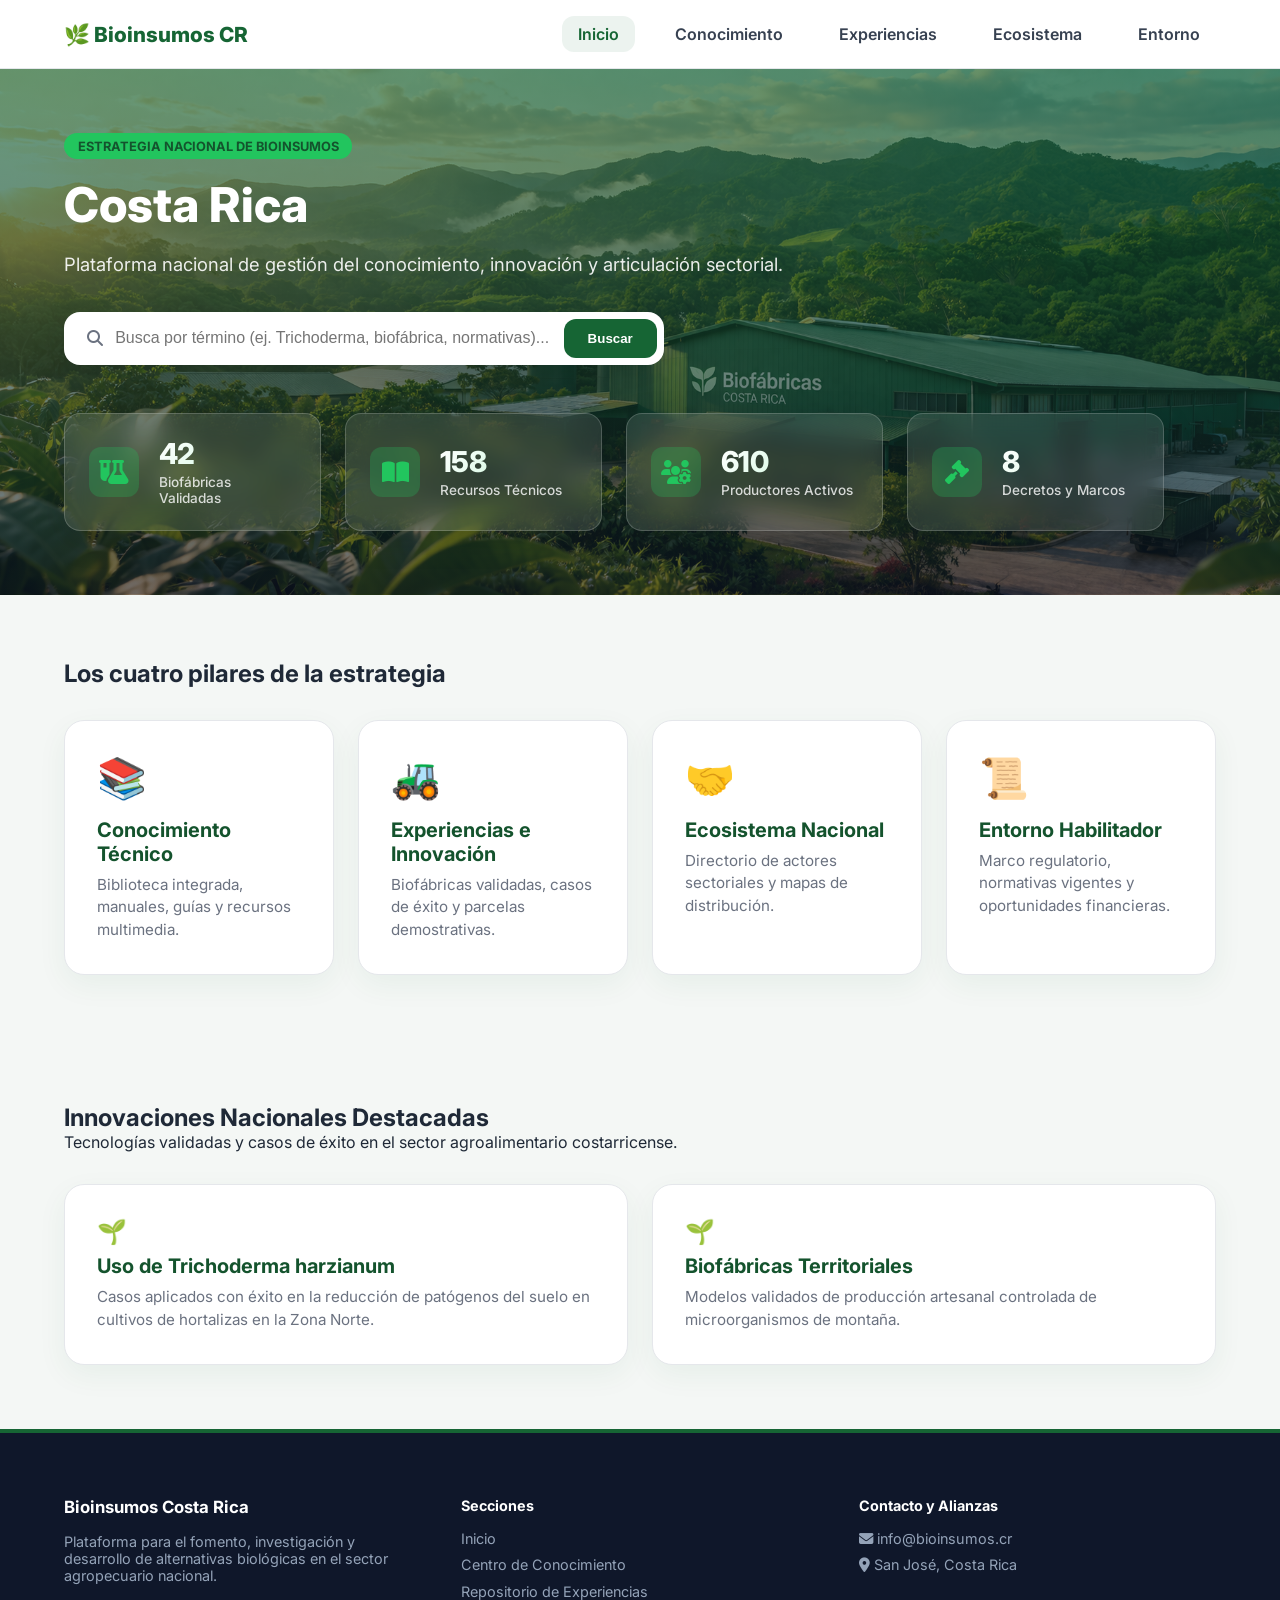
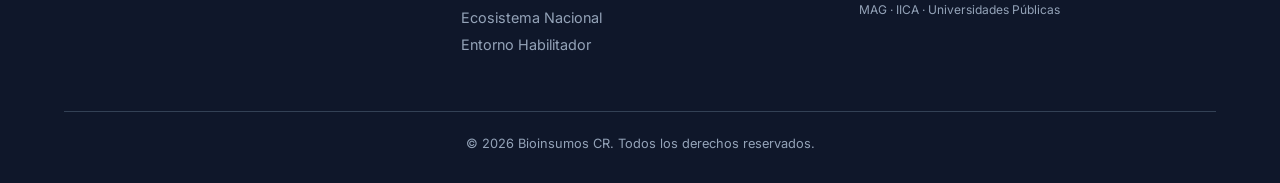
==== index.html @ 0cdfbd56 "index y arreglos varios" ====
<!DOCTYPE html>
<html lang="es">
<head>
  <meta charset="UTF-8">
  <meta name="viewport" content="width=device-width, initial-scale=1">
  <title>Bioinsumos Costa Rica</title>

  <link rel="preconnect" href="https://fonts.googleapis.com">
  <link rel="preconnect" href="https://fonts.gstatic.com" crossorigin>
  <link href="https://fonts.googleapis.com/css2?family=Inter:wght@400;500;600;700;800&display=swap" rel="stylesheet" />
  <link rel="stylesheet" href="https://cdnjs.cloudflare.com/ajax/libs/font-awesome/6.5.1/css/all.min.css" />
  
  <link rel="stylesheet" href="css/index.css">
  <script src="js/data.js"></script>
</head>
<body>

  <header class="topbar">
    <div class="logo-wrap">🌿 Bioinsumos CR</div>
    <button class="menu-toggle" id="menuToggle" aria-label="Abrir menú">
      <span></span><span></span><span></span>
    </button>
    <nav class="nav" id="mainNav">
      <a href="index.html" class="active">Inicio</a>
      <a href="conocimiento.html">Conocimiento</a>
      <a href="experiencias.html">Experiencias</a>
      <a href="ecosistema.html">Ecosistema</a>
      <a href="entorno.html">Entorno</a>
    </nav>
  </header>

  <main class="page-content">

    <section class="hero hero-home">
      <div class="hero-overlay">
        <div class="hero-content">
          <span class="hero-tag">Estrategia Nacional de Bioinsumos</span>
          <h1>Costa Rica</h1>
          <p>Plataforma nacional de gestión del conocimiento, innovación y articulación sectorial.</p>
          
          <div class="search-box-container">
            <div class="search-field">
              <i class="fa-solid fa-magnifying-glass search-icon"></i>
              <input type="text" id="globalSearchInput" placeholder="Busca por término (ej. Trichoderma, biofábrica, normativas)...">
              <button id="globalSearchBtn" class="primary-btn">Buscar</button>
            </div>
          </div>
        </div>

        <div id="heroStats" class="hero-stats"></div>
      </div>
    </section>

    <section id="searchResultsSection" class="search-results-section d-none container">
      <div class="search-results-header">
        <h2>Resultados de la búsqueda</h2>
        <button id="closeSearchBtn" class="secondary-btn">
          <i class="fa-solid fa-xmark"></i> Cerrar resultados
        </button>
      </div>
      <div class="search-results-grid" id="searchResultsGrid"></div>
    </section>

    <section class="pillar-preview container">
      <h2>Los cuatro pilares de la estrategia</h2>
      <div class="pillar-grid">
        <a href="conocimiento.html" class="pillar-card">
          <div class="pillar-icon">📚</div>
          <h3>Conocimiento Técnico</h3>
          <p>Biblioteca integrada, manuales, guías y recursos multimedia.</p>
        </a>
        <a href="experiencias.html" class="pillar-card">
          <div class="pillar-icon">🚜</div>
          <h3>Experiencias e Innovación</h3>
          <p>Biofábricas validadas, casos de éxito y parcelas demostrativas.</p>
        </a>
        <a href="ecosistema.html" class="pillar-card">
          <div class="pillar-icon">🤝</div>
          <h3>Ecosistema Nacional</h3>
          <p>Directorio de actores sectoriales y mapas de distribución.</p>
        </a>
        <a href="entorno.html" class="pillar-card">
          <div class="pillar-icon">📜</div>
          <h3>Entorno Habilitador</h3>
          <p>Marco regulatorio, normativas vigentes y oportunidades financieras.</p>
        </a>
      </div>
    </section>

    <section class="featured-innovations container">
      <div class="section-title-wrap">
        <h2>Innovaciones Nacionales Destacadas</h2>
        <p>Tecnologías validadas y casos de éxito en el sector agroalimentario costarricense.</p>
      </div>
      <div class="innovations-grid" id="featuredInnovationsGrid"></div>
    </section>

  </main>

  <footer class="main-footer">
    <div class="footer-grid">
      <div class="footer-brand">
        <h3>Bioinsumos Costa Rica</h3>
        <p>Plataforma para el fomento, investigación y desarrollo de alternativas biológicas en el sector agropecuario nacional.</p>
      </div>
      <div class="footer-links">
        <h4>Secciones</h4>
        <ul>
          <li><a href="index.html">Inicio</a></li>
          <li><a href="conocimiento.html">Centro de Conocimiento</a></li>
          <li><a href="experiencias.html">Repositorio de Experiencias</a></li>
          <li><a href="ecosistema.html">Ecosistema Nacional</a></li>
          <li><a href="entorno.html">Entorno Habilitador</a></li>
        </ul>
      </div>
      <div class="footer-links">
        <h4>Contacto y Alianzas</h4>
        <ul>
          <li><i class="fa-solid fa-envelope"></i> info@bioinsumos.cr</li>
          <li><i class="fa-solid fa-location-dot"></i> San José, Costa Rica</li>
          <li><br><small>MAG · IICA · Universidades Públicas</small></li>
        </ul>
      </div>
    </div>
    <div class="footer-bottom">
      <p>&copy; 2026 Bioinsumos CR. Todos los derechos reservados.</p>
    </div>
  </footer>

  <script src="js/index.js"></script>
</body>
</html>
---- css/index.css ----
/* =========================================================
   VARIABLES GLOBALES Y CONFIGURACIÓN BASE
========================================================= */
:root {
  --primary: #166534;        
  --primary-dark: #14532d;   
  --accent: #22c55e;         
  --success: #15803d;
  --bg: #f4f7f5;             
  --surface: #ffffff;
  --surface-2: #f8fafc;
  --text: #1f2937;           
  --muted: #6b7280;          
  --border: #e5e7eb;
  --shadow: 0 10px 30px rgba(22, 101, 52, 0.06);
}

* {
  box-sizing: border-box;
  margin: 0;
  padding: 0;
}

body {
  font-family: 'Inter', sans-serif;
  background: var(--bg);
  color: var(--text);
  display: flex;
  flex-direction: column;
  min-height: 100vh;
}

.container {
  max-width: 1200px;
  width: 90%;
  margin: 0 auto;
  padding: 4rem 0;
}

.d-none { display: none !important; }

/* =========================================================
   HEADER / TOPBAR RESPONSIVO
========================================================= */
.topbar {
  position: sticky;
  top: 0;
  z-index: 2000;
  background: rgba(255, 255, 255, 0.95);
  backdrop-filter: blur(12px);
  display: flex;
  justify-content: space-between;
  align-items: center;
  padding: 1rem 5%;
  border-bottom: 1px solid var(--border);
}

.logo-wrap {
  font-size: 1.3rem;
  font-weight: 800;
  color: var(--primary);
}

.nav { 
  display: flex; 
  gap: 1.5rem; 
}

.nav a {
  text-decoration: none;
  color: #374151;
  font-weight: 600;
  padding: 0.5rem 1rem;
  border-radius: 12px;
  transition: .25s ease;
}

.nav a:hover, .nav a.active {
  color: var(--primary);
  background: rgba(22, 101, 52, 0.08);
}

/* Menú Hamburguesa Móvil */
.menu-toggle {
  display: none;
  flex-direction: column;
  gap: 4px;
  background: none;
  border: none;
  cursor: pointer;
}

.menu-toggle span { 
  width: 22px; 
  height: 3px; 
  background: var(--primary); 
  border-radius: 2px; 
}

/* =========================================================
   HERO SECCIÓN HOME
========================================================= */
.hero-home {
  background: linear-gradient(rgba(22, 101, 52, 0.65), rgba(15, 23, 42, 0.6)), url("../assets/images/hero.png");
  background-size: cover;
  background-position: center;
  min-height: 55vh;
  display: flex;
  align-items: center;
  color: white;
  position: relative;
}

.hero-overlay {
  width: 100%;
  padding: 4rem 5%;
}

.hero-content {
  max-width: 750px;
}

.hero-tag {
  display: inline-block;
  background: var(--accent);
  color: var(--primary-dark);
  font-weight: 700;
  font-size: 0.8rem;
  padding: 0.35rem 0.85rem;
  border-radius: 100px;
  text-transform: uppercase;
  margin-bottom: 1rem;
}

.hero-content h1 {
  font-size: 3rem;
  font-weight: 800;
  margin-bottom: 1rem;
}

.hero-content p {
  font-size: 1.15rem;
  line-height: 1.6;
  margin-bottom: 2rem;
  color: rgba(255, 255, 255, 0.9);
}

/* Buscador Flotante */
.search-box-container {
  background: var(--surface);
  padding: 0.45rem;
  border-radius: 16px;
  box-shadow: 0 15px 35px rgba(0,0,0,0.15);
  max-width: 600px;
}

.search-field {
  display: flex;
  align-items: center;
  gap: 0.75rem;
}

.search-icon {
  color: var(--muted);
  padding-left: 1rem;
}

.search-field input {
  flex: 1;
  border: none;
  outline: none;
  font-size: 1rem;
  color: var(--text);
  background: transparent;
}

.primary-btn {
  background: var(--primary);
  color: white;
  border: none;
  padding: 0.75rem 1.5rem;
  border-radius: 12px;
  font-weight: 600;
  cursor: pointer;
  transition: background 0.2s;
}

.primary-btn:hover { background: var(--primary-dark); }

/* =========================================================
   GRILLA DE PILARES Y RECURSOS
========================================================= */
.pillar-grid, .innovations-grid {
  display: grid;
  grid-template-columns: repeat(auto-fit, minmax(260px, 1fr));
  gap: 1.5rem;
  margin-top: 2rem;
}

.pillar-card {
  background: var(--surface);
  border: 1px solid var(--border);
  border-radius: 20px;
  padding: 2rem;
  text-decoration: none;
  color: inherit;
  box-shadow: var(--shadow);
  transition: transform 0.25s, border-color 0.25s;
}

.pillar-card:hover {
  transform: translateY(-5px);
  border-color: var(--accent);
}

.pillar-icon {
  font-size: 2.5rem;
  margin-bottom: 1rem;
}

.pillar-card h3 {
  font-size: 1.25rem;
  color: var(--primary-dark);
  margin-bottom: 0.5rem;
}

.pillar-card p {
  font-size: 0.95rem;
  color: var(--muted);
  line-height: 1.5;
}

/* =========================================================
   FOOTER INSTITUCIONAL OSCURO
========================================================= */
.main-footer {
  background: #0f172a;
  color: #94a3b8;
  padding: 4rem 5% 2rem;
  font-size: 0.9rem;
  border-top: 4px solid var(--primary);
  margin-top: auto;
}

.footer-grid {
  display: grid;
  grid-template-columns: repeat(auto-fit, minmax(240px, 1fr));
  gap: 2.5rem;
  margin-bottom: 3rem;
}

.footer-brand h3, .footer-links h4 {
  color: white;
  margin-bottom: 1rem;
}

.footer-links ul {
  list-style: none;
}

.footer-links ul li {
  margin-bottom: 0.6rem;
}

.footer-links ul li a {
  color: #94a3b8;
  text-decoration: none;
  transition: color 0.2s;
}

.footer-links ul li a:hover { color: var(--accent); }

.footer-bottom {
  border-top: 1px solid #334155;
  padding-top: 1.5rem;
  text-align: center;
  font-size: 0.8rem;
}

/* =========================================================
   RESPONSIVE DESIGN (MEDIA QUERIES)
========================================================= */
@media (max-width: 768px) {
  .menu-toggle { display: flex; }
  
  .nav {
    display: none;
    position: absolute;
    top: 100%; left: 0; right: 0;
    background: white;
    flex-direction: column;
    padding: 1.5rem 5%;
    border-bottom: 1px solid var(--border);
    box-shadow: 0 10px 15px rgba(0,0,0,0.05);
  }
  
  .nav.open { display: flex; }
  
  .hero-content h1 { font-size: 2.2rem; }
}

/* =========================================================
   COMPONENTE: KPIs Y ESTADÍSTICAS DINÁMICAS (ESTILO AGROIDEAS)
========================================================= */
.hero-stats {
  display: grid;
  grid-template-columns: repeat(auto-fit, minmax(200px, 1fr));
  gap: 1.5rem;
  margin-top: 3rem;
  width: 100%;
  max-width: 1100px;
}

.metric-card {
  background: rgba(255, 255, 255, 0.1);
  backdrop-filter: blur(12px);
  -webkit-backdrop-filter: blur(12px);
  border: 1px solid rgba(255, 255, 255, 0.18);
  padding: 1.5rem;
  border-radius: 16px;
  display: flex;
  align-items: center;
  gap: 1.25rem;
  color: white;
  box-shadow: 0 8px 32px 0 rgba(0, 0, 0, 0.15);
  
  /* Estado inicial para la animación de entrada */
  opacity: 0;
  transform: translateY(30px);
  animation: slideInUp 0.6s cubic-bezier(0.16, 1, 0.3, 1) forwards;
  /* El delay se inyecta dinámicamente desde JS por cada tarjeta */
  animation-delay: var(--card-delay, 0s);
  
  transition: transform 0.3s ease, background 0.3s ease, box-shadow 0.3s ease;
}

.metric-card:hover {
  transform: translateY(-5px);
  background: rgba(255, 255, 255, 0.16);
  box-shadow: 0 12px 40px 0 rgba(22, 101, 52, 0.25);
  border-color: rgba(255, 255, 255, 0.3);
}

.metric-icon-wrap {
  width: 50px;
  height: 50px;
  background: rgba(34, 197, 94, 0.25); /* Tinte verde accent */
  border-radius: 12px;
  display: flex;
  align-items: center;
  justify-content: center;
  font-size: 1.5rem;
  color: var(--accent);
  flex-shrink: 0;
}

.metric-info {
  display: flex;
  flex-direction: column;
}

.metric-number {
  font-size: 1.8rem;
  font-weight: 800;
  line-height: 1.1;
  letter-spacing: -0.02em;
  background: linear-gradient(135deg, #ffffff, #bbf7d0);
  -webkit-background-clip: text;
  -webkit-text-fill-color: transparent;
}

.metric-label {
  font-size: 0.85rem;
  font-weight: 500;
  color: rgba(255, 255, 255, 0.8);
  margin-top: 0.25rem;
}

/* Keyframes de animación fluida */
@keyframes slideInUp {
  0% {
    opacity: 0;
    transform: translateY(30px);
  }
  100% {
    opacity: 1;
    transform: translateY(0);
  }
}
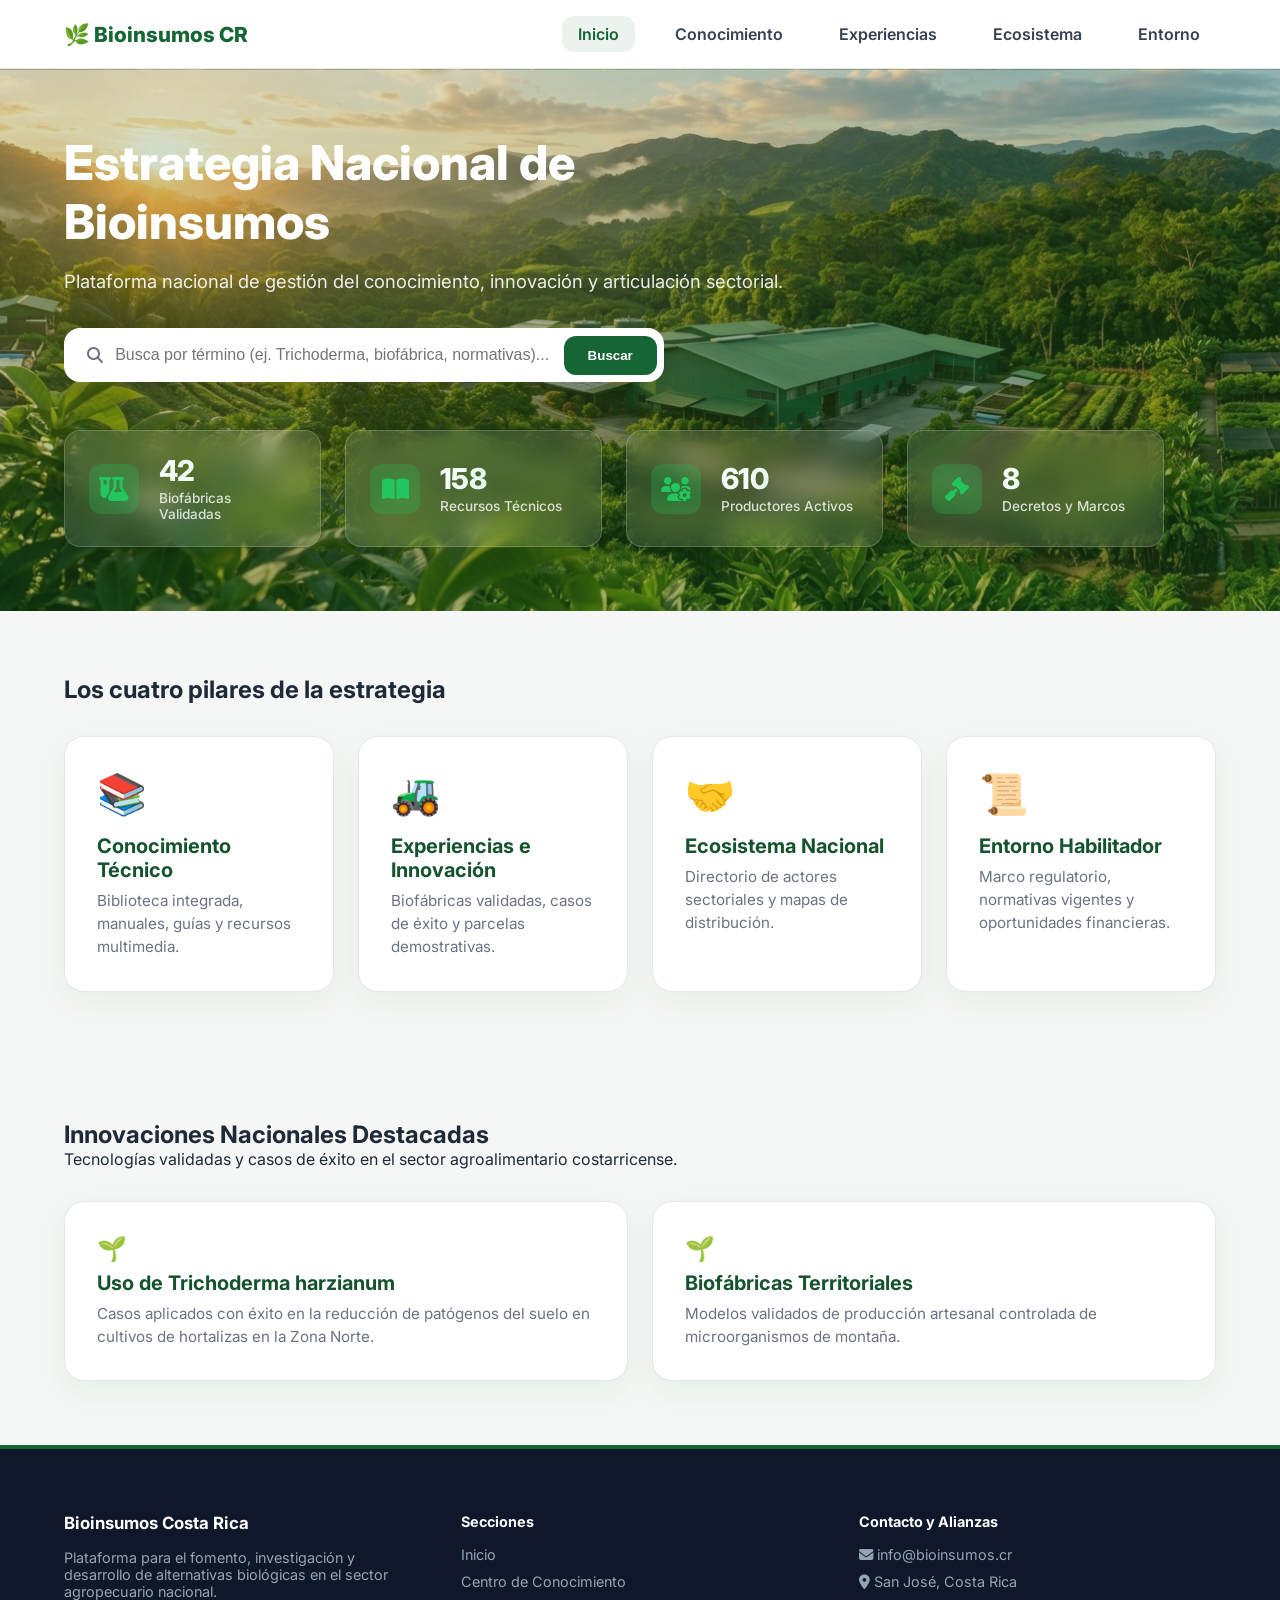
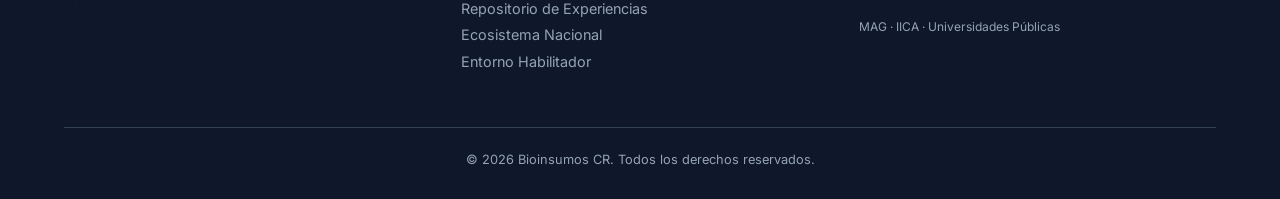
==== commit 96452ff7: "mejorando hero" ====
--- a/index.html
+++ b/index.html
@@ -34,8 +34,8 @@
     <section class="hero hero-home">
       <div class="hero-overlay">
         <div class="hero-content">
-          <span class="hero-tag">Estrategia Nacional de Bioinsumos</span>
-          <h1>Costa Rica</h1>
+          
+          <h1>Estrategia Nacional de Bioinsumos</h1>
           <p>Plataforma nacional de gestión del conocimiento, innovación y articulación sectorial.</p>
           
           <div class="search-box-container">
--- a/css/index.css
+++ b/css/index.css
@@ -101,7 +101,7 @@
    HERO SECCIÓN HOME
 ========================================================= */
 .hero-home {
-  background: linear-gradient(rgba(22, 101, 52, 0.65), rgba(15, 23, 42, 0.6)), url("../assets/images/hero.png");
+  background: linear-gradient(rgba(94, 119, 35, 0.2), rgba(29, 100, 30, 0.4)), url("../assets/images/hero.png");
   background-size: cover;
   background-position: center;
   min-height: 55vh;
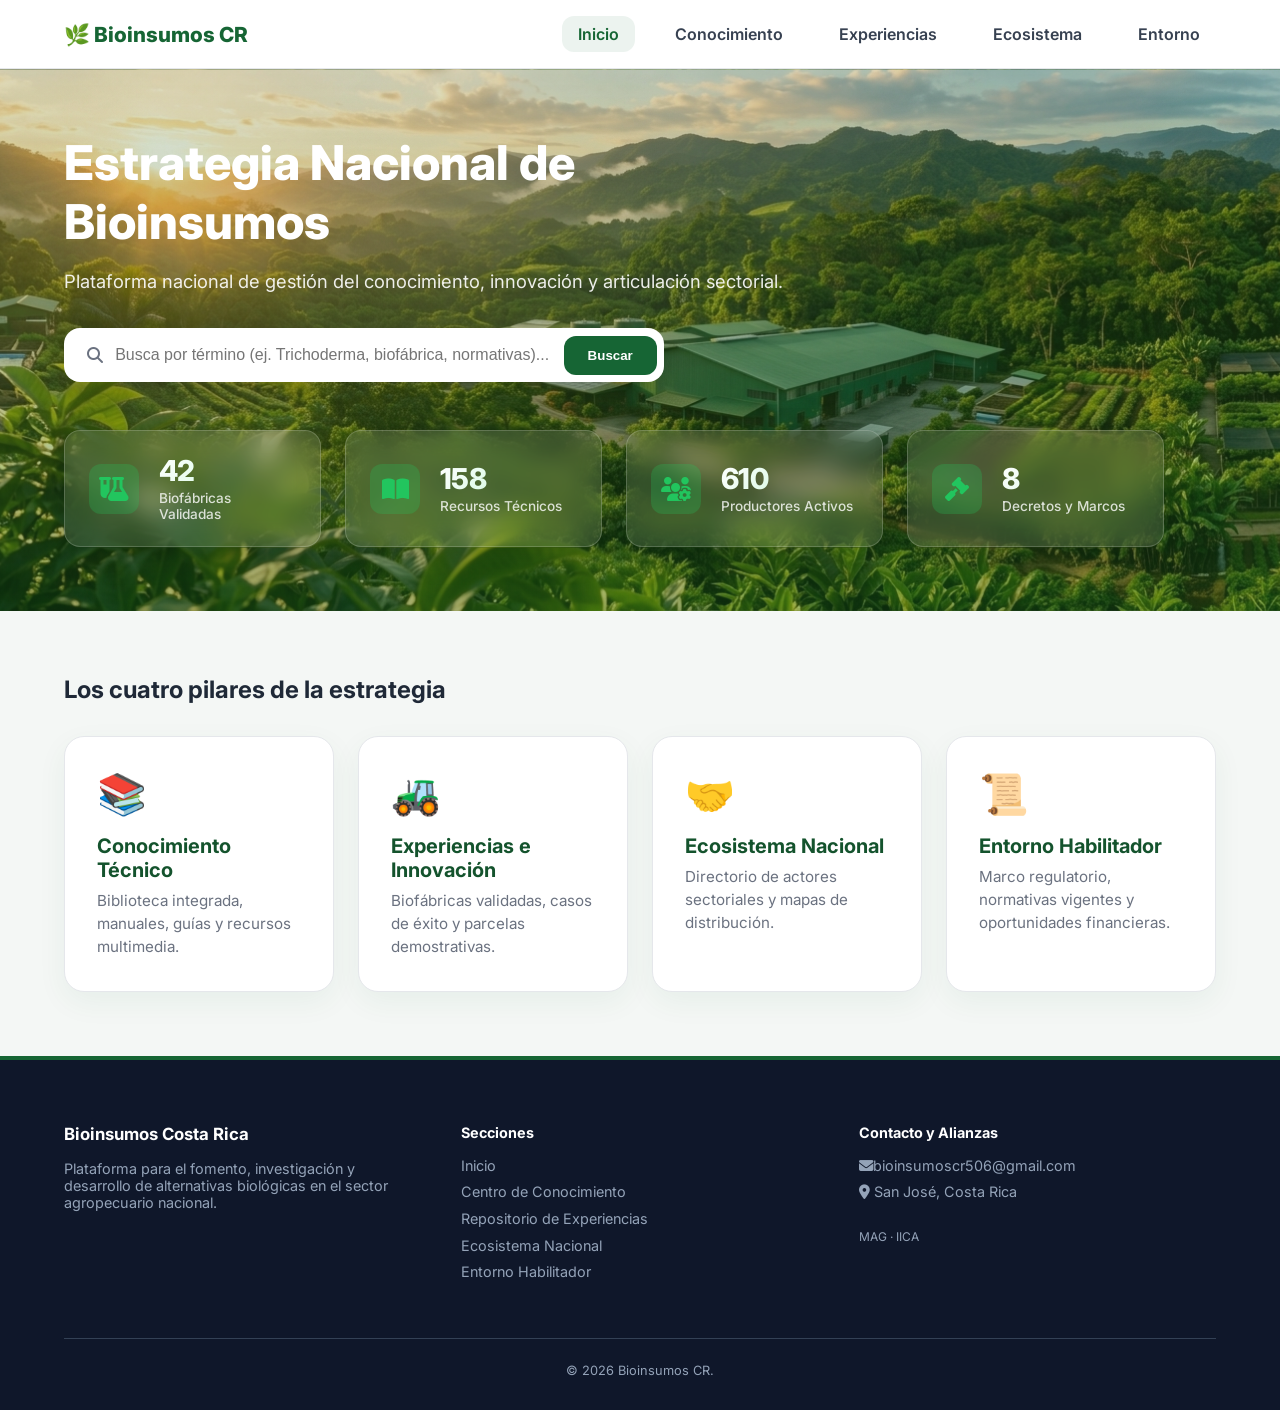
==== commit b0c83a11: "arreglo en el footer y en la pestaña de experiencias" ====
--- a/index.html
+++ b/index.html
@@ -87,13 +87,7 @@
       </div>
     </section>
 
-    <section class="featured-innovations container">
-      <div class="section-title-wrap">
-        <h2>Innovaciones Nacionales Destacadas</h2>
-        <p>Tecnologías validadas y casos de éxito en el sector agroalimentario costarricense.</p>
-      </div>
-      <div class="innovations-grid" id="featuredInnovationsGrid"></div>
-    </section>
+
 
   </main>
 
@@ -116,14 +110,14 @@
       <div class="footer-links">
         <h4>Contacto y Alianzas</h4>
         <ul>
-          <li><i class="fa-solid fa-envelope"></i> info@bioinsumos.cr</li>
+          <li><i class="fa-solid fa-envelope"></i>bioinsumoscr506@gmail.com</li>
           <li><i class="fa-solid fa-location-dot"></i> San José, Costa Rica</li>
-          <li><br><small>MAG · IICA · Universidades Públicas</small></li>
+          <li><br><small>MAG · IICA</small></li>
         </ul>
       </div>
     </div>
     <div class="footer-bottom">
-      <p>&copy; 2026 Bioinsumos CR. Todos los derechos reservados.</p>
+      <p>&copy; 2026 Bioinsumos CR.</p>
     </div>
   </footer>
 
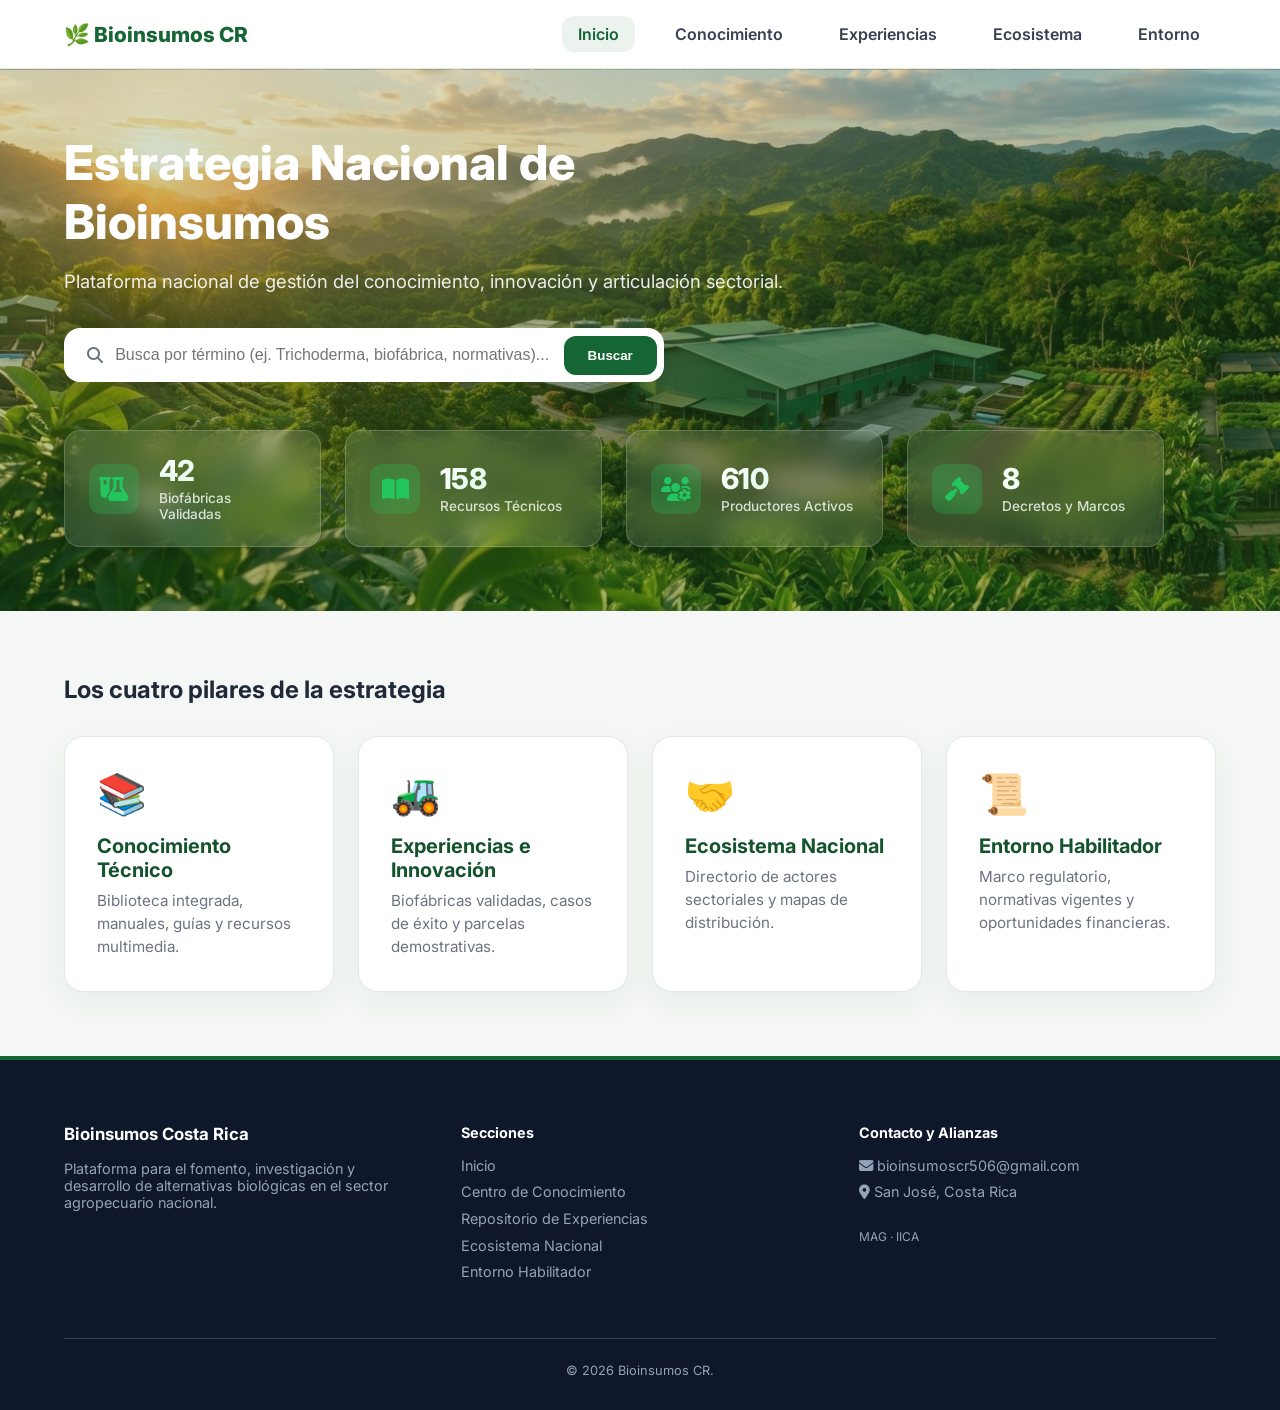
==== commit d30013a6: "arreglo ligero de la abarra de menú y footer" ====
--- a/index.html
+++ b/index.html
@@ -110,7 +110,7 @@
       <div class="footer-links">
         <h4>Contacto y Alianzas</h4>
         <ul>
-          <li><i class="fa-solid fa-envelope"></i>bioinsumoscr506@gmail.com</li>
+          <li><i class="fa-solid fa-envelope"></i> bioinsumoscr506@gmail.com</li>
           <li><i class="fa-solid fa-location-dot"></i> San José, Costa Rica</li>
           <li><br><small>MAG · IICA</small></li>
         </ul>
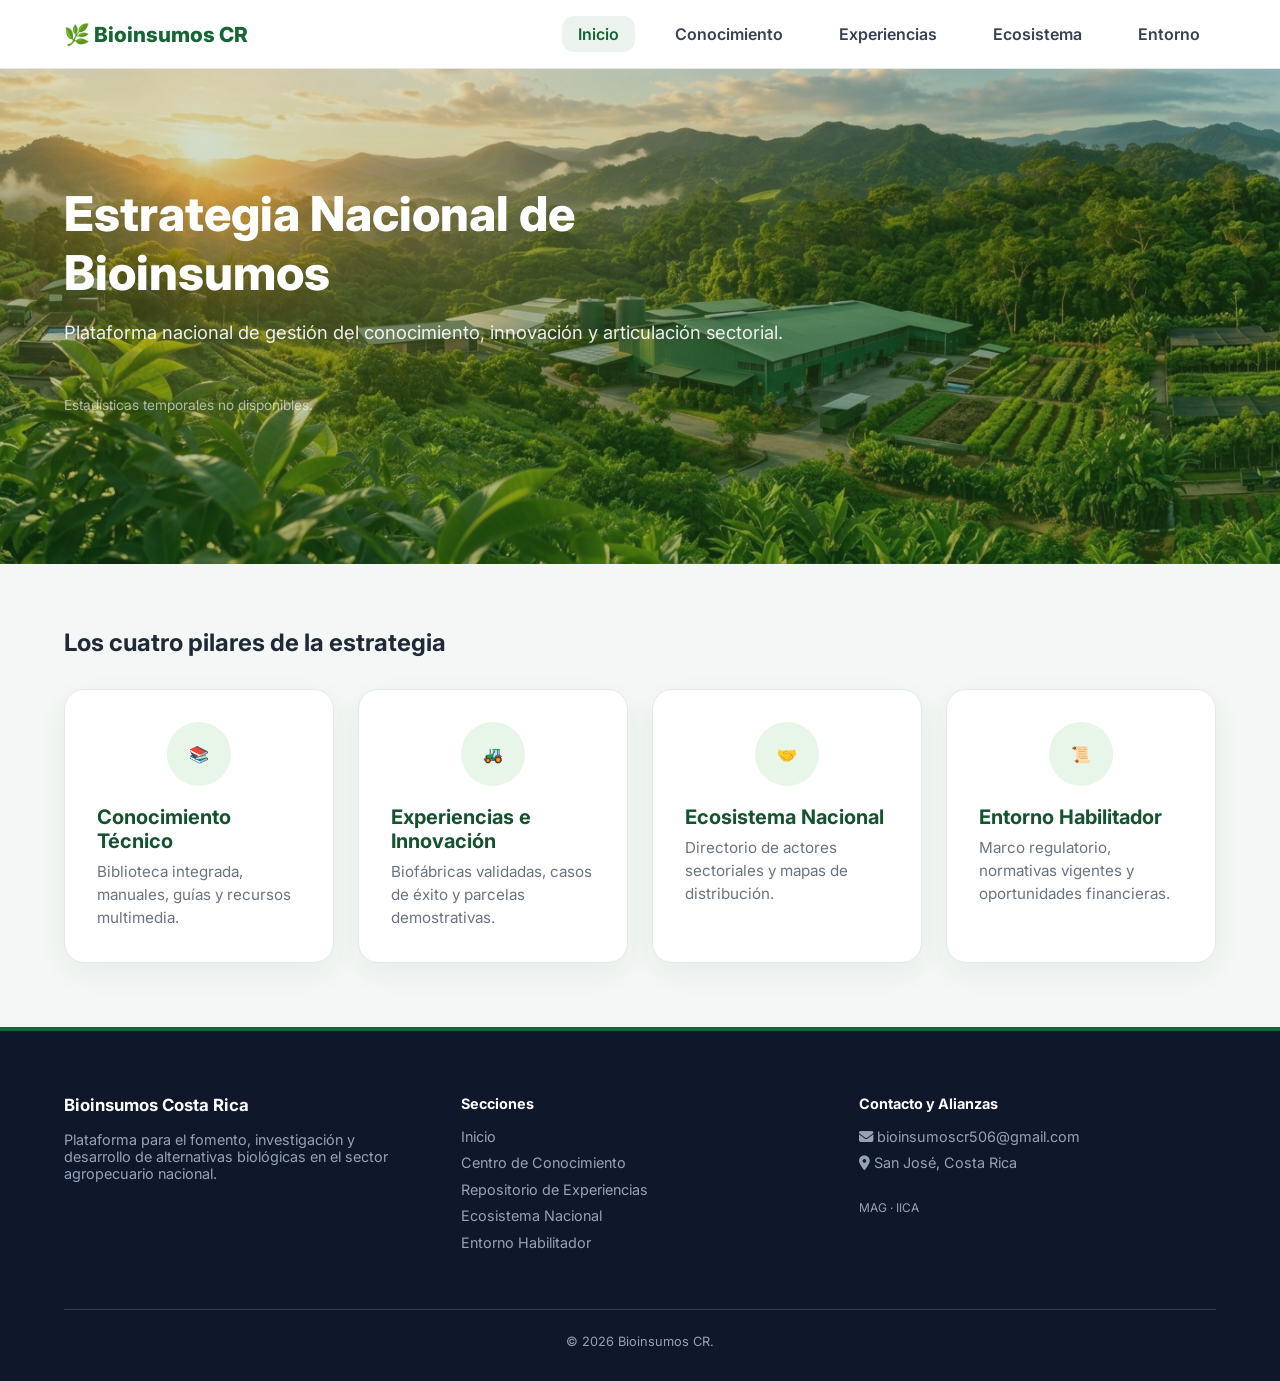
==== commit 21bd7839: "se mejora iconos del index" ====
--- a/index.html
+++ b/index.html
@@ -38,14 +38,14 @@
           <h1>Estrategia Nacional de Bioinsumos</h1>
           <p>Plataforma nacional de gestión del conocimiento, innovación y articulación sectorial.</p>
           
-          <div class="search-box-container">
+          <!-- <div class="search-box-container">
             <div class="search-field">
               <i class="fa-solid fa-magnifying-glass search-icon"></i>
               <input type="text" id="globalSearchInput" placeholder="Busca por término (ej. Trichoderma, biofábrica, normativas)...">
               <button id="globalSearchBtn" class="primary-btn">Buscar</button>
             </div>
           </div>
-        </div>
+        </div> -->
 
         <div id="heroStats" class="hero-stats"></div>
       </div>
--- a/css/index.css
+++ b/css/index.css
@@ -145,6 +145,20 @@
   color: rgba(255, 255, 255, 0.9);
 }
 
+.pillar-icon {
+  width: 64px;
+  height: 64px;
+  background-color: #e8f5e9; /* Un verde orgánico sumamente claro y sutil */
+  border-radius: 50%;
+  margin: 0 auto 1.2rem;
+  color: #1b5e20; /* Verde oscuro profesional */
+  display: flex;
+  align-items: center;
+  justify-content: center;
+  padding: 14px; /* Espacio para que el icono respire dentro del círculo */
+  box-sizing: border-box;
+}
+
 /* Buscador Flotante */
 .search-box-container {
   background: var(--surface);
@@ -213,10 +227,10 @@
   border-color: var(--accent);
 }
 
-.pillar-icon {
+/* .pillar-icon {
   font-size: 2.5rem;
   margin-bottom: 1rem;
-}
+} */
 
 .pillar-card h3 {
   font-size: 1.25rem;
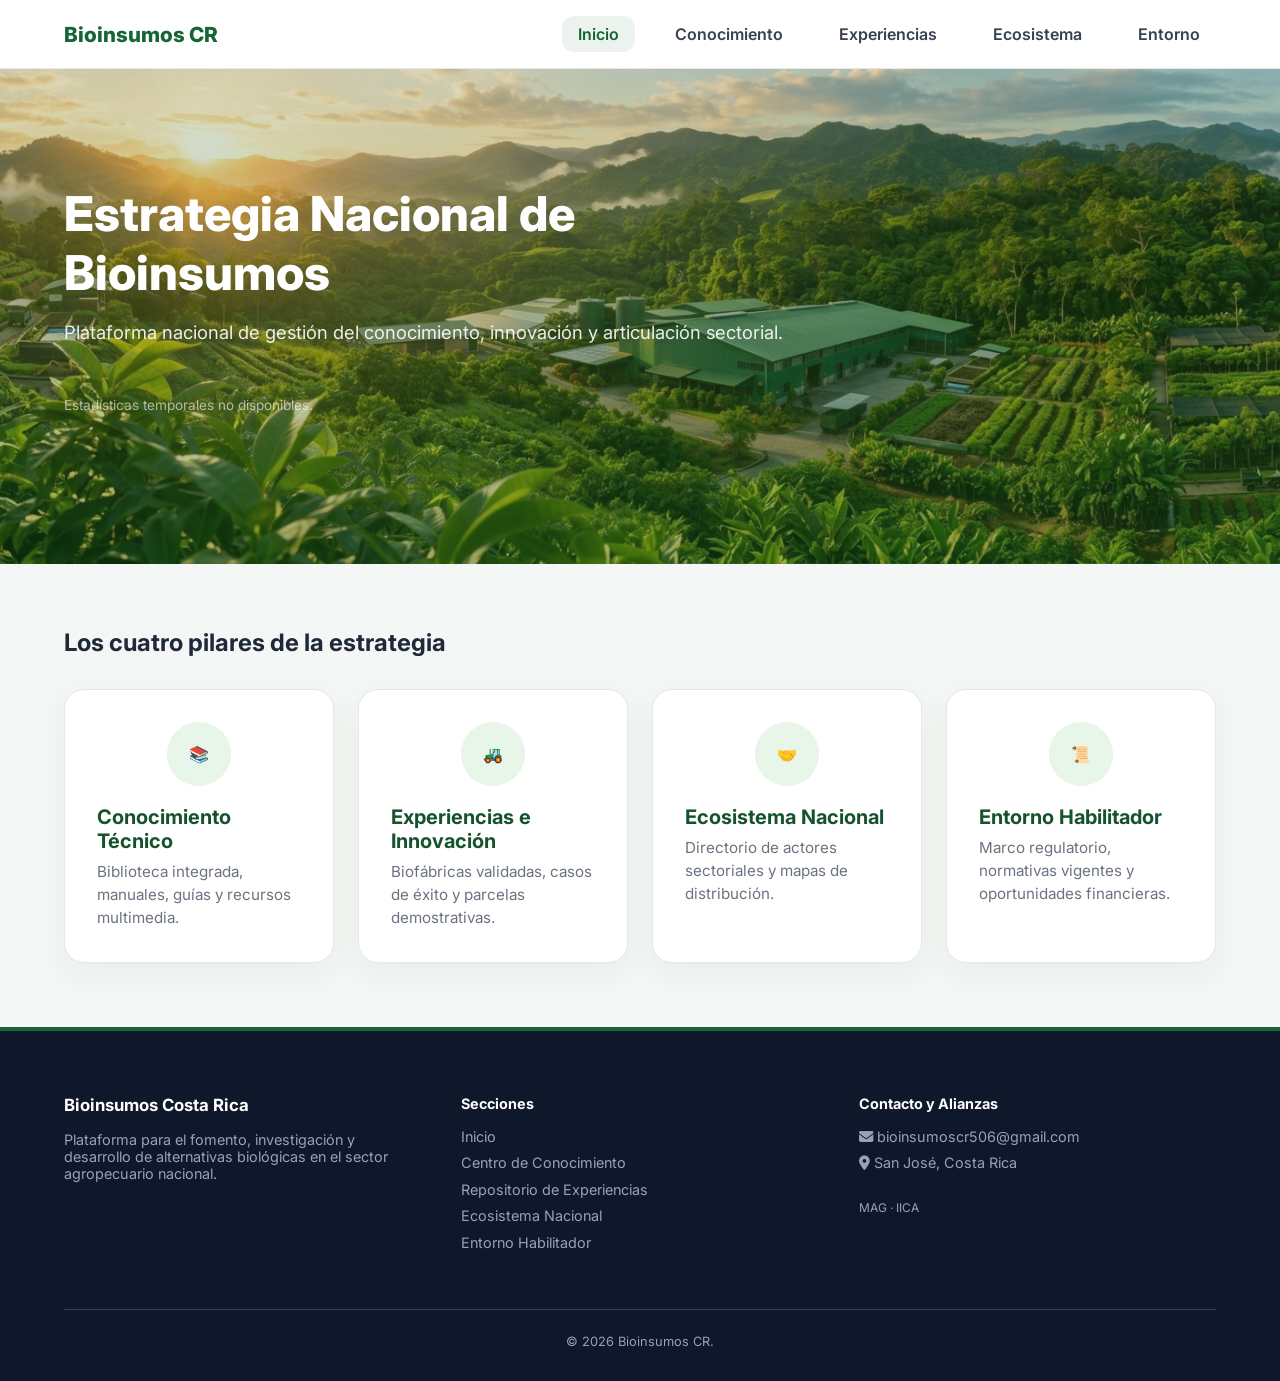
==== commit 3810bfbf: "se cambia texto principal topbar" ====
--- a/index.html
+++ b/index.html
@@ -16,7 +16,7 @@
 <body>
 
   <header class="topbar">
-    <div class="logo-wrap">🌿 Bioinsumos CR</div>
+    <div class="logo-wrap"> Bioinsumos CR</div>
     <button class="menu-toggle" id="menuToggle" aria-label="Abrir menú">
       <span></span><span></span><span></span>
     </button>
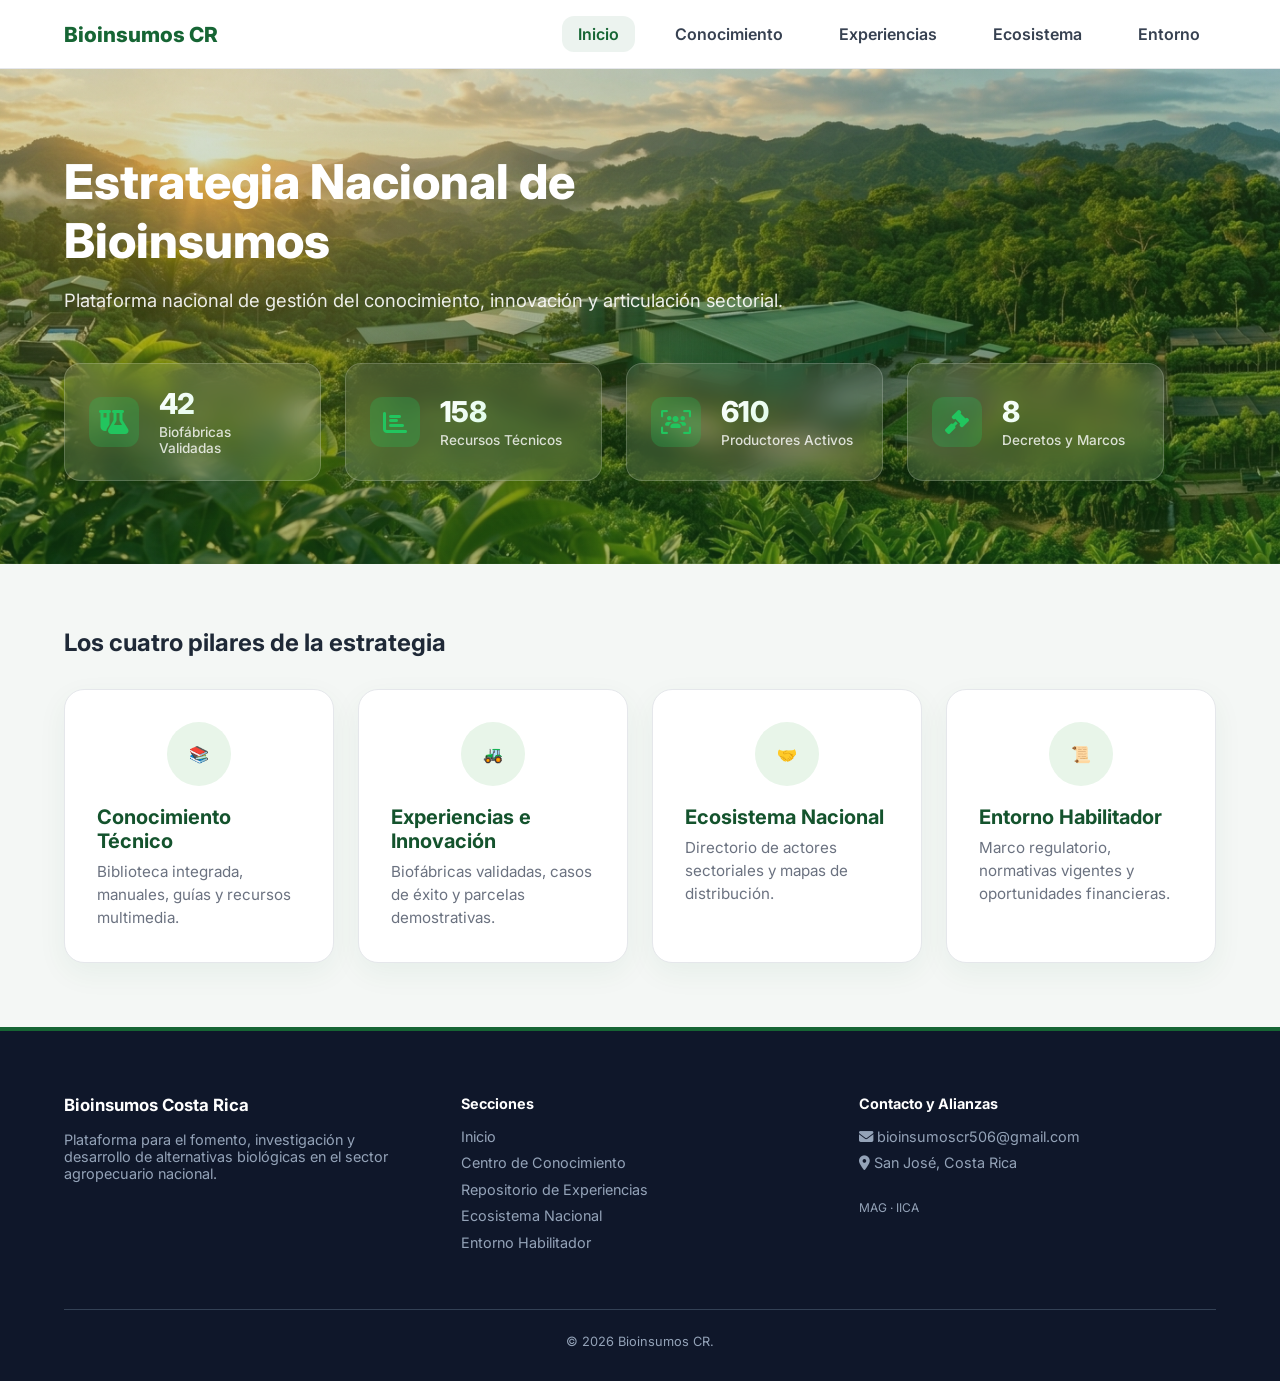
==== commit a14e4a86: "se cambia texto principal topbar" ====
--- a/index.html
+++ b/index.html
@@ -38,14 +38,14 @@
           <h1>Estrategia Nacional de Bioinsumos</h1>
           <p>Plataforma nacional de gestión del conocimiento, innovación y articulación sectorial.</p>
           
-          <!-- <div class="search-box-container">
+         <!-- <div class="search-box-container">
             <div class="search-field">
               <i class="fa-solid fa-magnifying-glass search-icon"></i>
               <input type="text" id="globalSearchInput" placeholder="Busca por término (ej. Trichoderma, biofábrica, normativas)...">
               <button id="globalSearchBtn" class="primary-btn">Buscar</button>
             </div>
-          </div>
-        </div> -->
+          </div> -->
+        </div> 
 
         <div id="heroStats" class="hero-stats"></div>
       </div>
